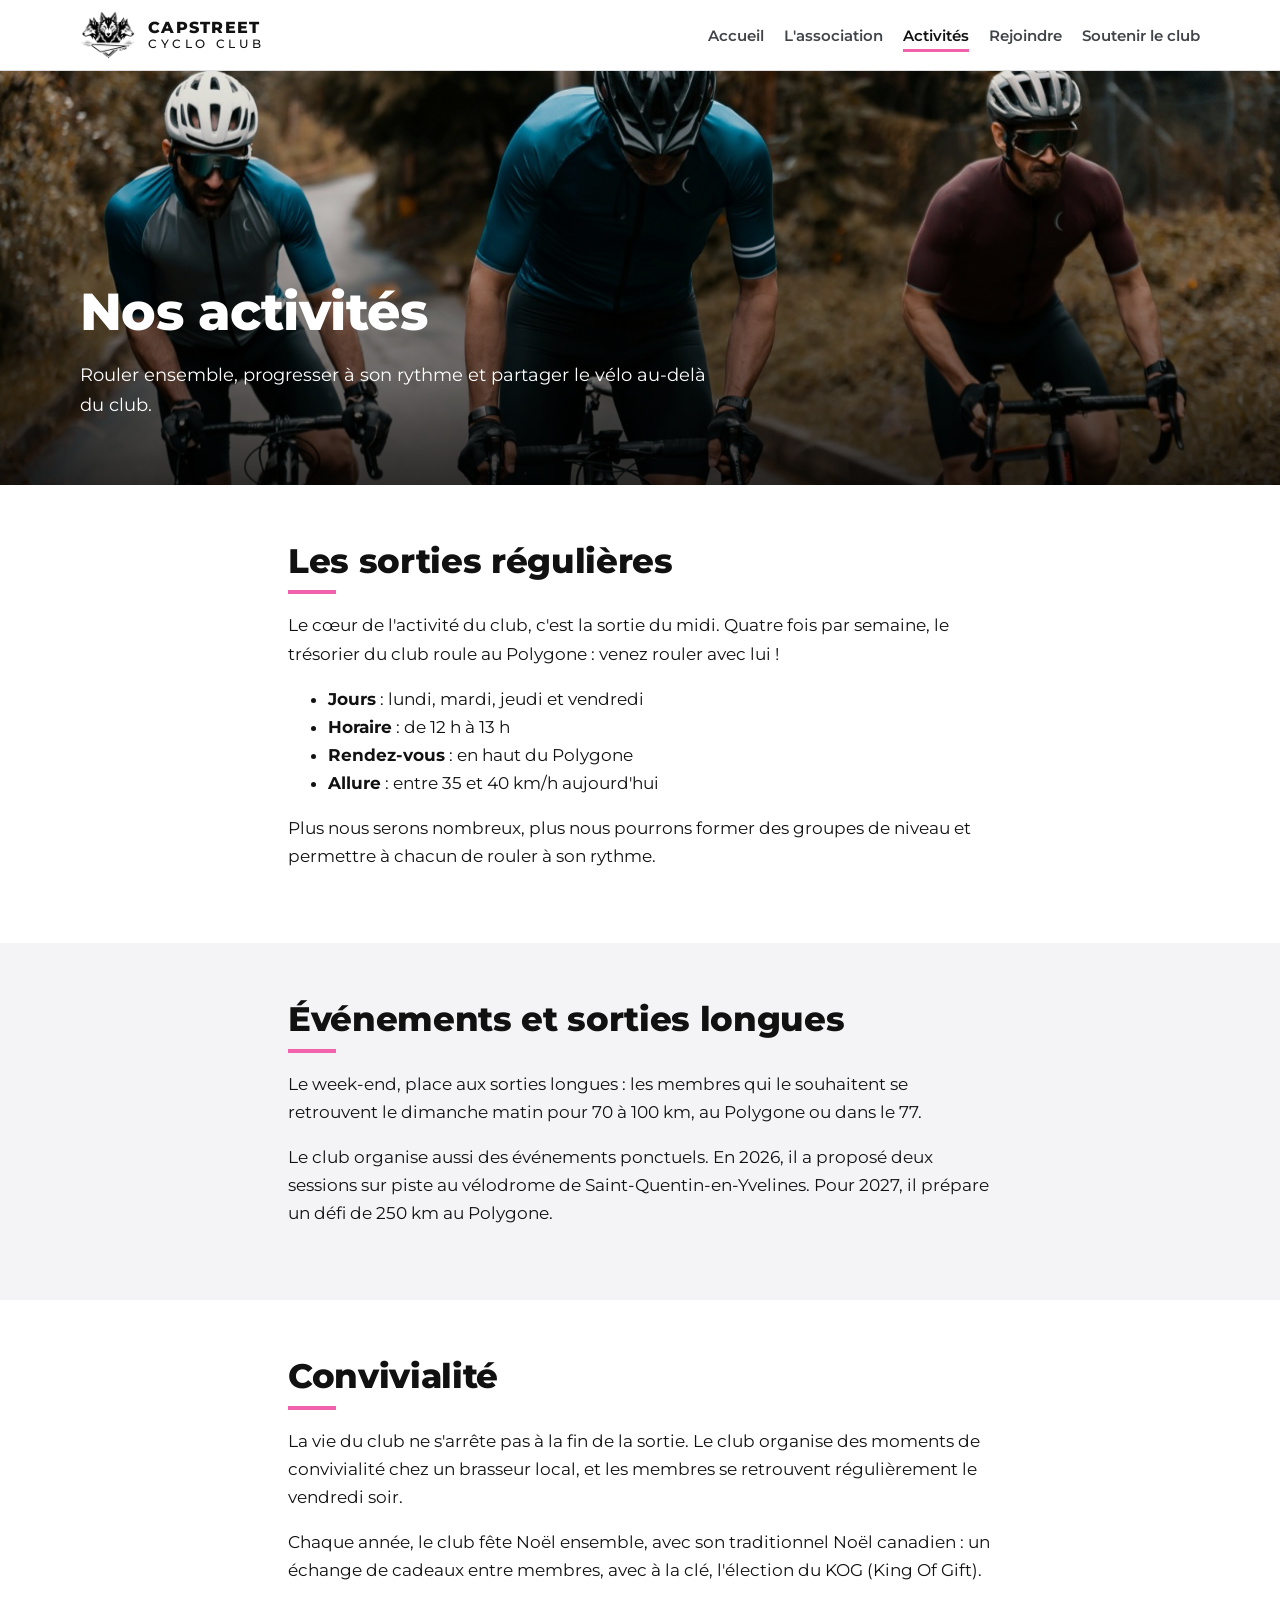
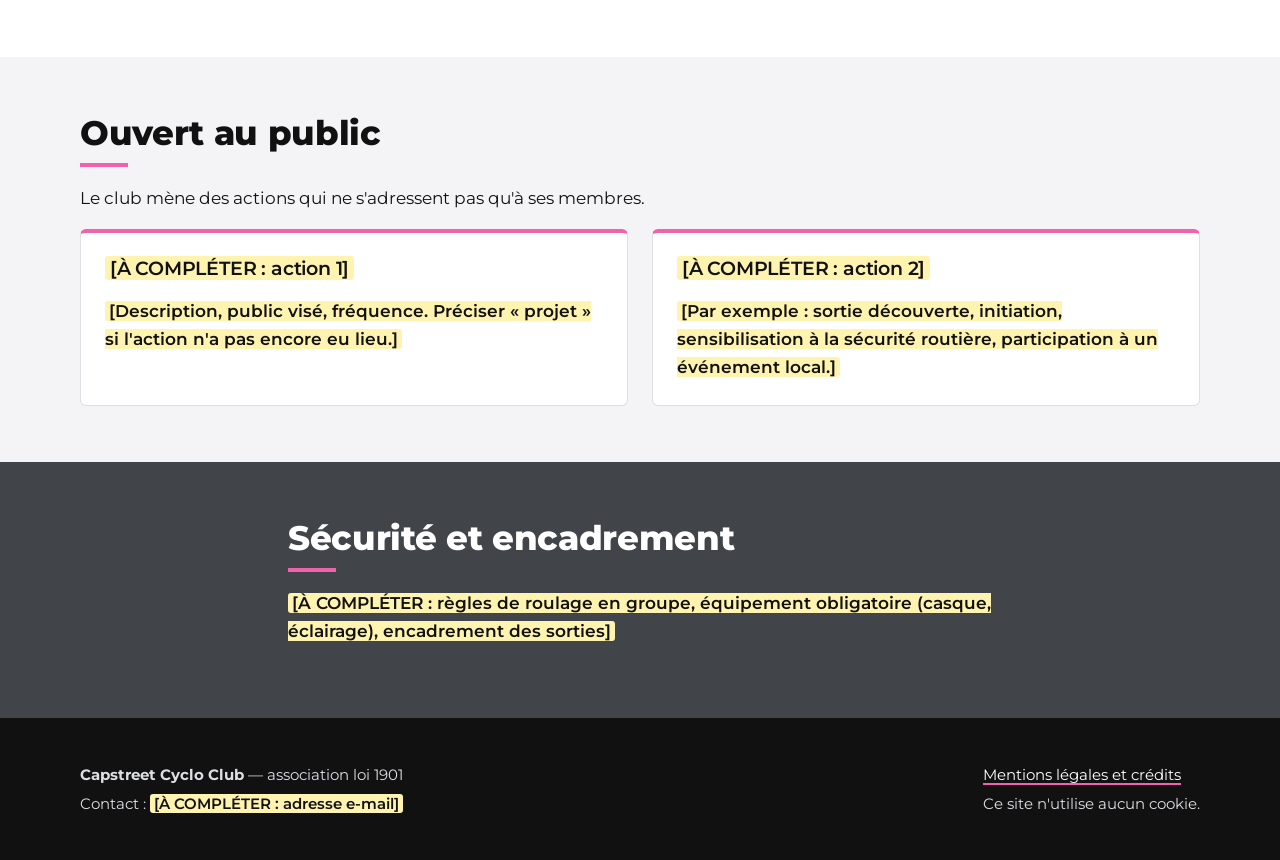
==== activites.html @ 78134d96 "Init" ====
<!doctype html>
<html lang="fr">
<head>
  <meta charset="utf-8">
  <meta name="viewport" content="width=device-width, initial-scale=1">
  <title>Activités — Capstreet Cyclo Club</title>
  <meta name="description" content="Sorties, événements et actions ouvertes au public du Capstreet Cyclo Club.">
  <link rel="icon" type="image/png" href="images/favicon.png">
  <link rel="stylesheet" href="css/style.css">
</head>
<body>
  <a class="lien-evitement" href="#contenu">Aller au contenu</a>

  <header class="entete">
    <div class="conteneur">
      <a class="marque" href="index.html">
        <img src="images/logo-240.png" alt="" width="56" height="51">
        <span>Capstreet<small>Cyclo Club</small></span>
      </a>
      <nav class="menu" aria-label="Menu principal">
        <ul>
          <li><a href="index.html">Accueil</a></li>
          <li><a href="association.html">L'association</a></li>
          <li><a href="activites.html" aria-current="page">Activités</a></li>
          <li><a href="rejoindre.html">Rejoindre</a></li>
          <li><a href="soutenir.html">Soutenir le club</a></li>
        </ul>
      </nav>
    </div>
  </header>

  <main id="contenu">
    <section class="bandeau" style="background-image: url('images/photos/activites.jpg')">
      <div class="conteneur">
        <h1>Nos activités</h1>
        <p>Rouler ensemble, progresser à son rythme et partager le vélo au-delà du club.</p>
      </div>
    </section>

    <section class="section">
      <div class="conteneur texte">
        <h2>Les sorties régulières</h2>
        <p>Le cœur de l'activité du club, c'est la sortie du midi. Quatre fois par semaine, le trésorier du club roule au Polygone : venez rouler avec lui !</p>
        <ul>
          <li><strong>Jours</strong> : lundi, mardi, jeudi et vendredi</li>
          <li><strong>Horaire</strong> : de 12 h à 13 h</li>
          <li><strong>Rendez-vous</strong> : en haut du Polygone</li>
          <li><strong>Allure</strong> : entre 35 et 40 km/h aujourd'hui</li>
        </ul>
        <p>Plus nous serons nombreux, plus nous pourrons former des groupes de niveau et permettre à chacun de rouler à son rythme.</p>
      </div>
    </section>

    <section class="section section--grise">
      <div class="conteneur texte">
        <h2>Événements et sorties longues</h2>
        <p>Le week-end, place aux sorties longues : les membres qui le souhaitent se retrouvent le dimanche matin pour 70 à 100 km, au Polygone ou dans le 77.</p>
        <p>Le club organise aussi des événements ponctuels. En 2026, il a proposé deux sessions sur piste au vélodrome de Saint-Quentin-en-Yvelines. Pour 2027, il prépare un défi de 250 km au Polygone.</p>
      </div>
    </section>

    <section class="section">
      <div class="conteneur texte">
        <h2>Convivialité</h2>
        <p>La vie du club ne s'arrête pas à la fin de la sortie. Le club organise des moments de convivialité chez un brasseur local, et les membres se retrouvent régulièrement le vendredi soir.</p>
        <p>Chaque année, le club fête Noël ensemble, avec son traditionnel Noël canadien : un échange de cadeaux entre membres, avec à la clé, l'élection du KOG (King Of Gift).</p>
      </div>
    </section>

    <section class="section section--grise">
      <div class="conteneur">
        <h2>Ouvert au public</h2>
        <p class="texte">Le club mène des actions qui ne s'adressent pas qu'à ses membres.</p>
        <div class="grille">
          <article class="carte">
            <h3><span class="a-completer">[À COMPLÉTER : action 1]</span></h3>
            <p><span class="a-completer">[Description, public visé, fréquence. Préciser « projet » si l'action n'a pas encore eu lieu.]</span></p>
          </article>
          <article class="carte">
            <h3><span class="a-completer">[À COMPLÉTER : action 2]</span></h3>
            <p><span class="a-completer">[Par exemple : sortie découverte, initiation, sensibilisation à la sécurité routière, participation à un événement local.]</span></p>
          </article>
        </div>
      </div>
    </section>

    <section class="section section--sombre">
      <div class="conteneur texte">
        <h2>Sécurité et encadrement</h2>
        <p><span class="a-completer">[À COMPLÉTER : règles de roulage en groupe, équipement obligatoire (casque, éclairage), encadrement des sorties]</span></p>
      </div>
    </section>
  </main>

  <footer class="pied">
    <div class="conteneur">
      <div>
        <p><strong>Capstreet Cyclo Club</strong> — association loi 1901</p>
        <p>Contact : <span class="a-completer">[À COMPLÉTER : adresse e-mail]</span></p>
      </div>
      <div>
        <p><a href="mentions-legales.html">Mentions légales et crédits</a></p>
        <p>Ce site n'utilise aucun cookie.</p>
      </div>
    </div>
  </footer>
</body>
</html>
---- css/style.css ----
/* Capstreet Cyclo Club — feuille de style commune
   Couleurs relevées sur la fiche Gobik (pastilles « COLORES »), à valider à l'écran. */

@font-face {
  font-family: "Montserrat";
  src: url("../fonts/montserrat-latin-wght.woff2") format("woff2");
  font-weight: 100 900;
  font-style: normal;
  font-display: swap;
}

:root {
  --rose: #F261AB;        /* Pantone 218 C — accent, jamais pour du texte courant */
  --noir: #111111;
  --gris-fonce: #414449;  /* « 80 PRO » */
  --gris-clair: #DEDFE3;  /* Pantone 14-4105 TCX */
  --gris-fond: #F4F4F6;
  --blanc: #FFFFFF;
  --largeur: 72rem;
  --rayon: 6px;
}

*,
*::before,
*::after { box-sizing: border-box; }

html { -webkit-text-size-adjust: 100%; }

body {
  margin: 0;
  font-family: "Montserrat", system-ui, -apple-system, "Segoe UI", sans-serif;
  font-size: 1.0625rem;
  line-height: 1.65;
  color: var(--noir);
  background: var(--blanc);
}

img { max-width: 100%; height: auto; display: block; }

h1, h2, h3 { line-height: 1.2; font-weight: 800; letter-spacing: -0.01em; }
h1 { font-size: clamp(2rem, 5vw, 3.25rem); margin: 0 0 1rem; }
h2 { font-size: clamp(1.5rem, 3.2vw, 2.1rem); margin: 0 0 1rem; }
h2::after {
  content: "";
  display: block;
  width: 3rem;
  height: 4px;
  margin-top: 0.6rem;
  background: var(--rose);
}
h3 { font-size: 1.2rem; margin: 0 0 0.5rem; }

a {
  color: var(--gris-fonce);
  text-decoration-color: var(--rose);
  text-decoration-thickness: 2px;
  text-underline-offset: 3px;
}
a:hover { color: var(--noir); }
a:focus-visible,
button:focus-visible { outline: 3px solid var(--rose); outline-offset: 3px; }

.lien-evitement {
  position: absolute;
  left: -999px;
  top: 0;
  background: var(--noir);
  color: var(--blanc);
  padding: 0.5rem 1rem;
  z-index: 10;
}
.lien-evitement:focus { left: 1rem; }

.conteneur {
  width: 100%;
  max-width: var(--largeur);
  margin: 0 auto;
  padding: 0 1rem;
}

/* Champ à compléter : visible exprès, à supprimer avant publication */
.a-completer {
  background: #FFF3B0;
  color: var(--noir);
  padding: 0 0.25em;
  border-radius: 3px;
  font-weight: 600;
}

/* En-tête */
.entete {
  background: var(--blanc);
  border-bottom: 1px solid var(--gris-clair);
  position: sticky;
  top: 0;
  z-index: 5;
}
.entete .conteneur {
  display: flex;
  flex-wrap: wrap;
  align-items: center;
  justify-content: space-between;
  gap: 0.5rem 1.5rem;
  padding-top: 0.6rem;
  padding-bottom: 0.6rem;
}
.marque {
  display: flex;
  align-items: center;
  gap: 0.75rem;
  text-decoration: none;
  color: var(--noir);
}
.marque img { width: 56px; height: auto; }
.marque span {
  font-weight: 800;
  font-size: 1rem;
  line-height: 1.1;
  letter-spacing: 0.08em;
  text-transform: uppercase;
}
.marque small {
  display: block;
  font-weight: 500;
  font-size: 0.75rem;
  letter-spacing: 0.3em;
}

.menu ul {
  list-style: none;
  margin: 0;
  padding: 0;
  display: flex;
  flex-wrap: wrap;
  gap: 0.25rem 1.25rem;
}
.menu a {
  text-decoration: none;
  font-weight: 600;
  font-size: 0.95rem;
  padding: 0.25rem 0;
  border-bottom: 3px solid transparent;
}
.menu a:hover { border-bottom-color: var(--gris-clair); }
.menu a[aria-current="page"] { color: var(--noir); border-bottom-color: var(--rose); }

/* Bandeau photo */
.bandeau {
  position: relative;
  color: var(--blanc);
  background: var(--noir) center / cover no-repeat;
  min-height: 46vh;
  display: flex;
  align-items: flex-end;
}
.bandeau--accueil { min-height: 72vh; }
.bandeau::before {
  content: "";
  position: absolute;
  inset: 0;
  background: linear-gradient(to top, rgba(0, 0, 0, 0.78) 0%, rgba(0, 0, 0, 0.25) 60%, rgba(0, 0, 0, 0.1) 100%);
}
.bandeau .conteneur { position: relative; padding-top: 3rem; padding-bottom: 2.5rem; }
.bandeau p { font-size: 1.15rem; max-width: 40rem; margin: 0 0 1.5rem; }
.bandeau .a-completer { font-size: 1rem; }

/* Sections */
.section { padding: 3.5rem 0; }
.section--grise { background: var(--gris-fond); }
.section--sombre { background: var(--gris-fonce); color: var(--blanc); }
.section--sombre a { color: var(--blanc); }
.texte { max-width: 46rem; }
.intro { font-size: 1.2rem; }

.grille {
  display: grid;
  gap: 1.5rem;
  grid-template-columns: repeat(auto-fit, minmax(16rem, 1fr));
}
.carte {
  background: var(--blanc);
  border: 1px solid var(--gris-clair);
  border-top: 4px solid var(--rose);
  border-radius: var(--rayon);
  padding: 1.5rem;
}
.carte p:last-child { margin-bottom: 0; }

.deux-colonnes {
  display: grid;
  grid-template-columns: minmax(0, 1fr);
  gap: 2rem;
  align-items: center;
}
@media (min-width: 48rem) {
  .deux-colonnes { grid-template-columns: minmax(0, 1fr) minmax(0, 1fr); }
}
.deux-colonnes img { border-radius: var(--rayon); }

.chiffres {
  display: grid;
  gap: 1.5rem;
  grid-template-columns: repeat(auto-fit, minmax(12rem, 1fr));
  text-align: center;
}
.chiffre strong {
  display: block;
  font-size: 2.2rem;
  font-weight: 800;
}
.chiffre strong::after {
  content: "";
  display: block;
  width: 2rem;
  height: 3px;
  margin: 0.4rem auto 0.6rem;
  background: var(--rose);
}

.bureau {
  list-style: none;
  padding: 0;
  margin: 0;
  display: grid;
  gap: 1rem;
  grid-template-columns: repeat(auto-fit, minmax(12rem, 1fr));
}
.bureau li {
  background: var(--blanc);
  border: 1px solid var(--gris-clair);
  border-radius: var(--rayon);
  padding: 1rem 1.25rem;
}
.bureau strong { display: block; font-size: 1.1rem; }
.bureau span { color: var(--gris-fonce); font-size: 0.95rem; }

.etapes { padding-left: 1.25rem; }
.etapes li { margin-bottom: 0.75rem; }
.etapes li::marker { font-weight: 800; color: var(--gris-fonce); }

.encadre {
  border-left: 4px solid var(--rose);
  background: var(--gris-fond);
  padding: 1rem 1.25rem;
  border-radius: 0 var(--rayon) var(--rayon) 0;
}

/* Boutons : fond rose, texte noir (contraste suffisant) */
.bouton {
  display: inline-block;
  background: var(--rose);
  color: var(--noir);
  font-weight: 700;
  text-decoration: none;
  padding: 0.8rem 1.5rem;
  border-radius: 999px;
  border: 2px solid var(--rose);
}
.bouton:hover { background: var(--blanc); color: var(--noir); }
.bouton--contour { background: transparent; color: inherit; border-color: currentColor; }
.bouton--contour:hover { background: var(--blanc); color: var(--noir); border-color: var(--blanc); }
.boutons { display: flex; flex-wrap: wrap; gap: 0.75rem; }

/* Pied de page */
.pied {
  background: var(--noir);
  color: var(--gris-clair);
  padding: 2.5rem 0;
  font-size: 0.95rem;
}
.pied .conteneur {
  display: flex;
  flex-wrap: wrap;
  justify-content: space-between;
  gap: 1rem 2rem;
}
.pied a { color: var(--blanc); }
.pied p { margin: 0.25rem 0; }

.mentions h2 { margin-top: 2.5rem; }
.credits { padding-left: 1.25rem; }
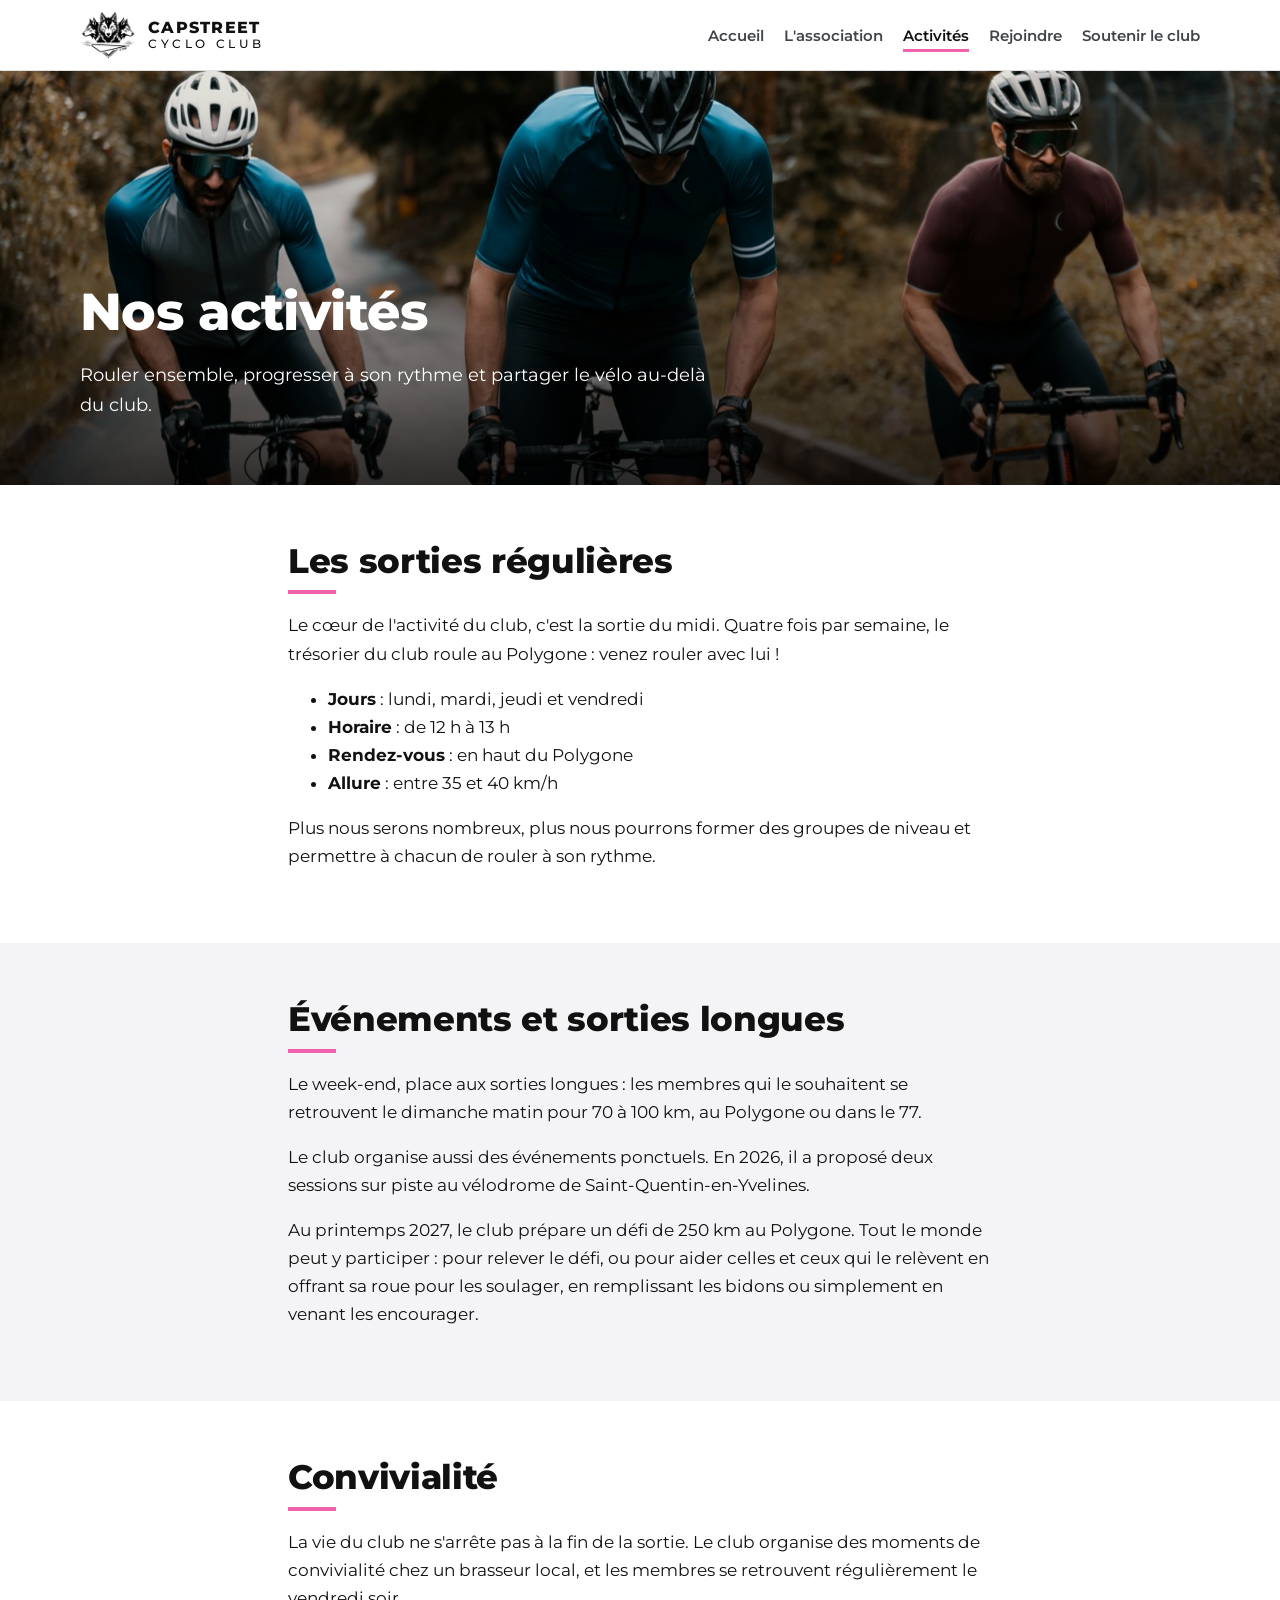
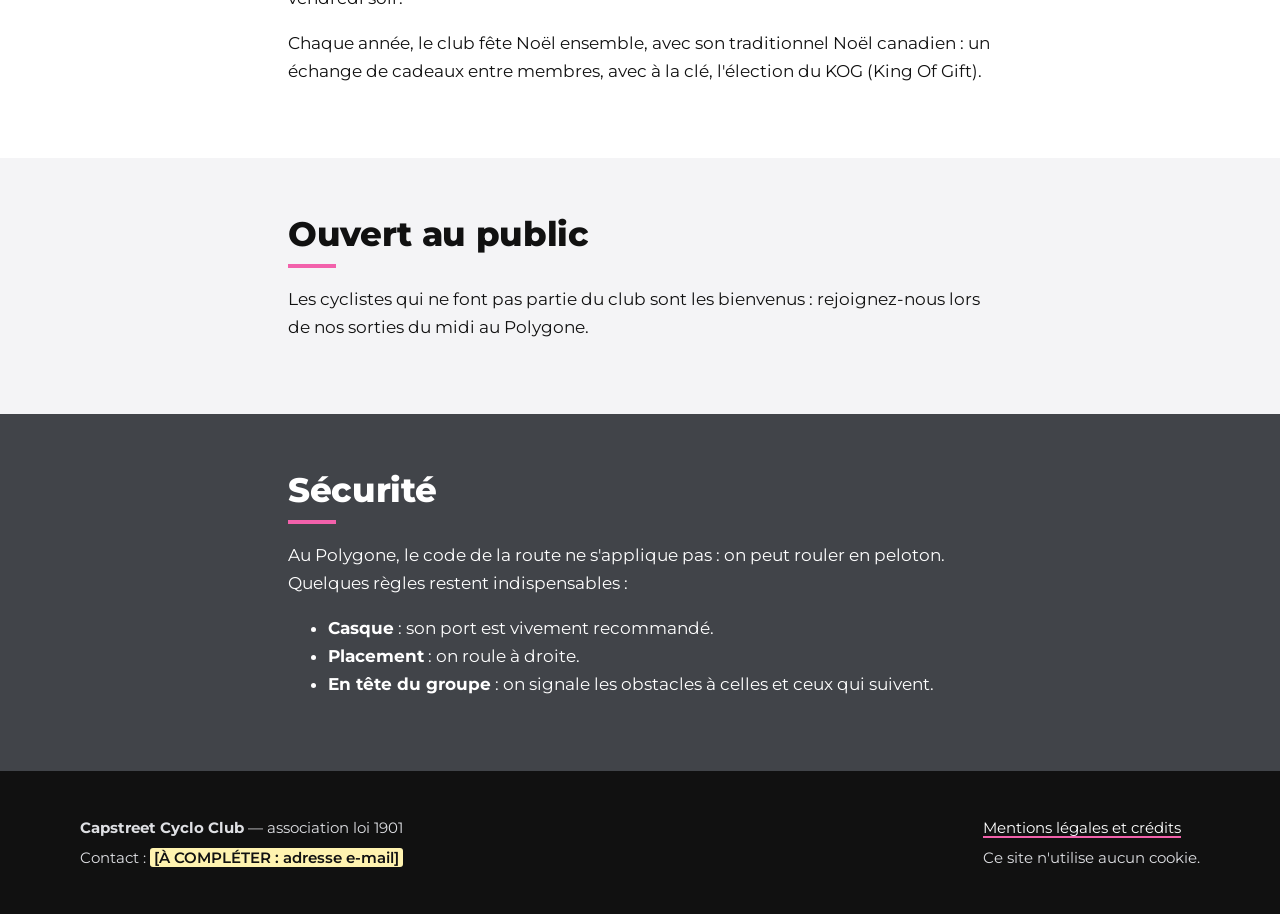
==== commit 669fd6d9: "Add files via upload" ====
--- a/activites.html
+++ b/activites.html
@@ -45,7 +45,7 @@
           <li><strong>Jours</strong> : lundi, mardi, jeudi et vendredi</li>
           <li><strong>Horaire</strong> : de 12 h à 13 h</li>
           <li><strong>Rendez-vous</strong> : en haut du Polygone</li>
-          <li><strong>Allure</strong> : entre 35 et 40 km/h aujourd'hui</li>
+          <li><strong>Allure</strong> : entre 35 et 40 km/h</li>
         </ul>
         <p>Plus nous serons nombreux, plus nous pourrons former des groupes de niveau et permettre à chacun de rouler à son rythme.</p>
       </div>
@@ -55,7 +55,8 @@
       <div class="conteneur texte">
         <h2>Événements et sorties longues</h2>
         <p>Le week-end, place aux sorties longues : les membres qui le souhaitent se retrouvent le dimanche matin pour 70 à 100 km, au Polygone ou dans le 77.</p>
-        <p>Le club organise aussi des événements ponctuels. En 2026, il a proposé deux sessions sur piste au vélodrome de Saint-Quentin-en-Yvelines. Pour 2027, il prépare un défi de 250 km au Polygone.</p>
+        <p>Le club organise aussi des événements ponctuels. En 2026, il a proposé deux sessions sur piste au vélodrome de Saint-Quentin-en-Yvelines.</p>
+        <p>Au printemps 2027, le club prépare un défi de 250 km au Polygone. Tout le monde peut y participer : pour relever le défi, ou pour aider celles et ceux qui le relèvent en offrant sa roue pour les soulager, en remplissant les bidons ou simplement en venant les encourager.</p>
       </div>
     </section>
 
@@ -68,26 +69,21 @@
     </section>
 
     <section class="section section--grise">
-      <div class="conteneur">
+      <div class="conteneur texte">
         <h2>Ouvert au public</h2>
-        <p class="texte">Le club mène des actions qui ne s'adressent pas qu'à ses membres.</p>
-        <div class="grille">
-          <article class="carte">
-            <h3><span class="a-completer">[À COMPLÉTER : action 1]</span></h3>
-            <p><span class="a-completer">[Description, public visé, fréquence. Préciser « projet » si l'action n'a pas encore eu lieu.]</span></p>
-          </article>
-          <article class="carte">
-            <h3><span class="a-completer">[À COMPLÉTER : action 2]</span></h3>
-            <p><span class="a-completer">[Par exemple : sortie découverte, initiation, sensibilisation à la sécurité routière, participation à un événement local.]</span></p>
-          </article>
-        </div>
+        <p>Les cyclistes qui ne font pas partie du club sont les bienvenus : rejoignez-nous lors de nos sorties du midi au Polygone.</p>
       </div>
     </section>
 
     <section class="section section--sombre">
       <div class="conteneur texte">
-        <h2>Sécurité et encadrement</h2>
-        <p><span class="a-completer">[À COMPLÉTER : règles de roulage en groupe, équipement obligatoire (casque, éclairage), encadrement des sorties]</span></p>
+        <h2>Sécurité</h2>
+        <p>Au Polygone, le code de la route ne s'applique pas : on peut rouler en peloton. Quelques règles restent indispensables :</p>
+        <ul>
+          <li><strong>Casque</strong> : son port est vivement recommandé.</li>
+          <li><strong>Placement</strong> : on roule à droite.</li>
+          <li><strong>En tête du groupe</strong> : on signale les obstacles à celles et ceux qui suivent.</li>
+        </ul>
       </div>
     </section>
   </main>
